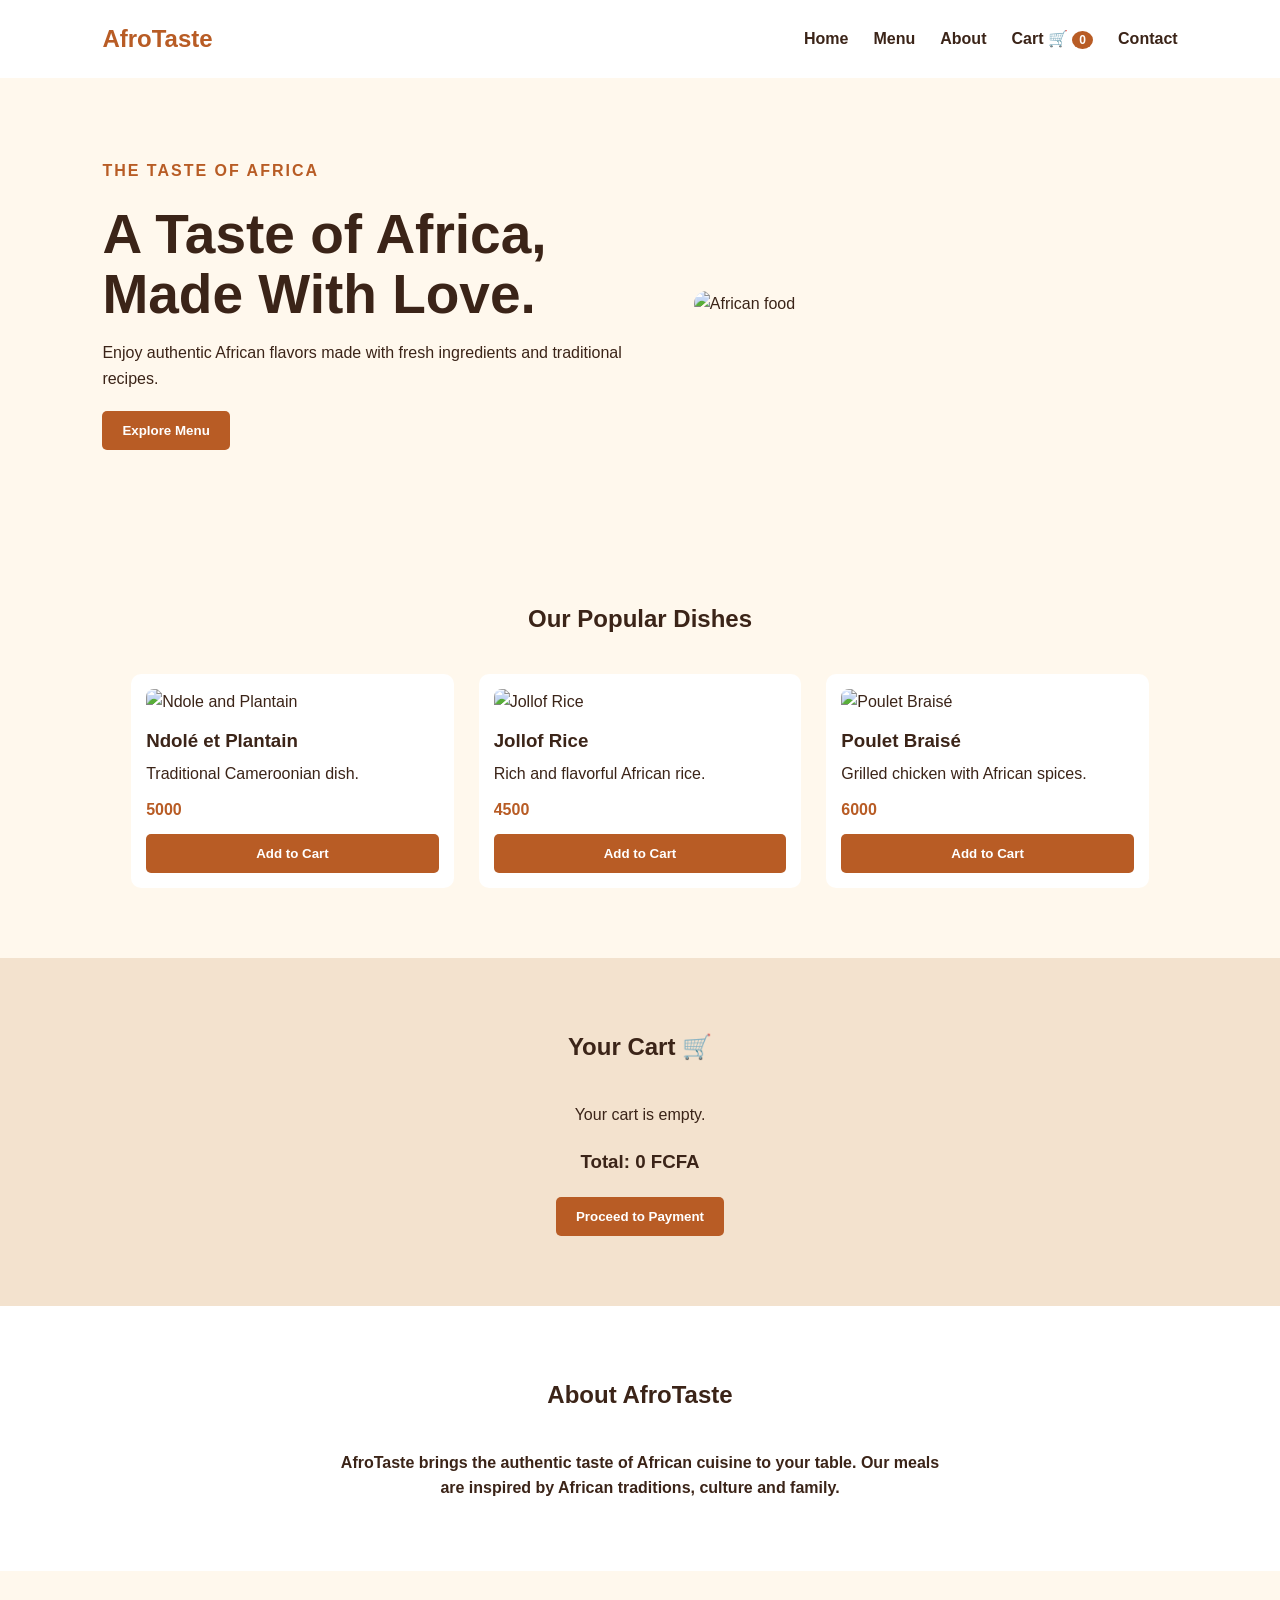
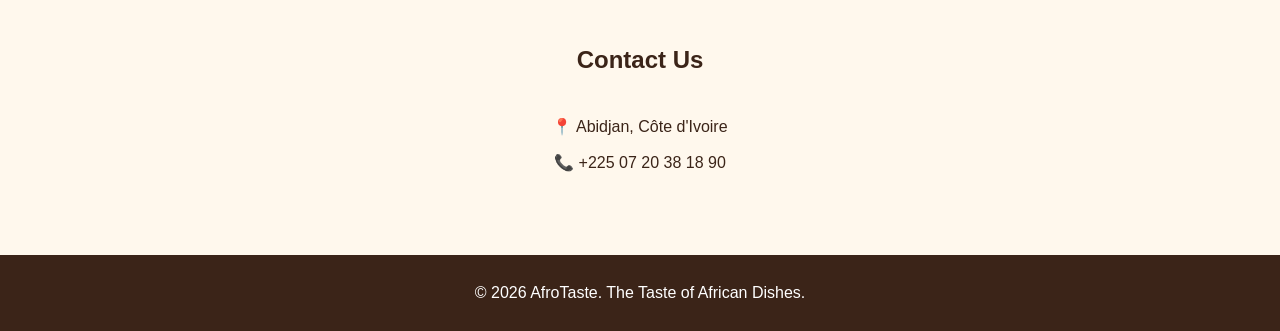
==== index.html @ da6f65b4 "First commit" ====
<!DOCTYPE html>
<html lang="en">
<head>
  <meta charset="UTF-8">
  <meta name="viewport" content="width=device-width, initial-scale=1.0">
  <title>AfroTaste | The Taste of African Dishes</title>
  <link rel="stylesheet" href="style.css">
</head>

<body>

  <!-- Navigation -->
  <nav>
    <h1>AfroTaste</h1>

    <div class="nav-links">
      <a href="#home">Home</a>
      <a href="#menu">Menu</a>
      <a href="#about">About</a>
      <a href="#cart">Cart 🛒 <span id="cartCount">0</span></a>
      <a href="#contact">Contact</a>
    </div>
  </nav>


  <!-- Hero -->
  <section id="home" class="hero">

    <div>
      <p class="small-title">THE TASTE OF AFRICA</p>

      <h2>A Taste of Africa, Made With Love.</h2>

      <p>
        Enjoy authentic African flavors made with fresh
        ingredients and traditional recipes.
      </p>

      <button id="exploreBtn">Explore Menu</button>
    </div>

    <img
      src="https://i.pinimg.com/1200x/6d/32/30/6d32307ec0ca4f85bd33e191f0a51b00.jpg"
      alt="African food"
    >

  </section>


  <!-- Menu -->
  <section id="menu">

    <h2>Our Popular Dishes</h2>

    <div class="foods">

      <div class="food">

        <img
          src="https://i.pinimg.com/1200x/fa/13/65/fa136576f166d13e2ae4ae17f99ee30c.jpg"
          alt="Ndole and Plantain"
        >

        <h3>Ndolé et Plantain</h3>

        <p>Traditional Cameroonian dish.</p>

        <strong>5000</strong>

        <button class="add-cart">Add to Cart</button>

      </div>


      <div class="food">

        <img
          src="https://i.pinimg.com/736x/c2/d8/c0/c2d8c0af41775c80ac13d9f27e722b72.jpg"
          alt="Jollof Rice"
        >

        <h3>Jollof Rice</h3>

        <p>Rich and flavorful African rice.</p>

        <strong>4500</strong>

        <button class="add-cart">Add to Cart</button>

      </div>


      <div class="food">

        <img
          src="https://i.pinimg.com/1200x/0a/d7/1f/0ad71fdfb84d071054bb6a21c6d66978.jpg"
          alt="Poulet Braisé"
        >

        <h3>Poulet Braisé</h3>

        <p>Grilled chicken with African spices.</p>

        <strong>6000</strong>

        <button class="add-cart">Add to Cart</button>

      </div>

    </div>

  </section>


  <!-- Cart -->
  <section id="cart" class="cart">

    <h2>Your Cart 🛒</h2>

    <div id="cartItems">
      <p>Your cart is empty.</p>
    </div>

    <h3>
      Total: <span id="total">0</span> FCFA
    </h3>

    <button id="checkout">Proceed to Payment</button>

  </section>


  <!-- About -->
  <section id="about" class="about">

    <h2>About AfroTaste</h2>

    <p>
      <b>
        AfroTaste brings the authentic taste of African cuisine
        to your table. Our meals are inspired by African
        traditions, culture and family.
      </b>
    </p>

  </section>


  <!-- Contact -->
  <section id="contact" class="contact">

    <h2>Contact Us</h2>

    <p>📍 Abidjan, Côte d'Ivoire</p>
    <p>📞 +225 07 20 38 18 90</p>

  </section>


  <!-- Footer -->
  <footer>

    <p>
      © 2026 AfroTaste. The Taste of African Dishes.
    </p>

  </footer>


  <script src="script.js"></script>

</body>
</html>
---- style.css ----
* {
  box-sizing: border-box;
  margin: 0;
  padding: 0;
}

body {
  font-family: Arial, sans-serif;
  color: #3b2418;
  background: #fff8ed;
  line-height: 1.6;
}


/* Navigation */

nav {
  display: flex;
  justify-content: space-between;
  align-items: center;
  padding: 20px 8%;
  background: white;
  position: sticky;
  top: 0;
  z-index: 10;
}

nav h1 {
  color: #b85c25;
}

.nav-links {
  display: flex;
  gap: 25px;
}

.nav-links a {
  text-decoration: none;
  color: #3b2418;
  font-weight: bold;
}

.nav-links a:hover {
  color: #b85c25;
}

#cartCount {
  background: #b85c25;
  color: white;
  padding: 2px 7px;
  border-radius: 50%;
  font-size: 12px;
}


/* Hero */

.hero {
  display: flex;
  align-items: center;
  gap: 50px;
  padding: 80px 8%;
}

.hero div {
  flex: 1;
}

.hero img {
  width: 45%;
  border-radius: 15px;
}

.hero h2 {
  font-size: 55px;
  line-height: 1.1;
  margin: 15px 0;
}

.hero p {
  margin-bottom: 20px;
}

.small-title {
  color: #b85c25;
  font-weight: bold;
  letter-spacing: 2px;
}


/* Buttons */

button {
  padding: 12px 20px;
  border: none;
  border-radius: 5px;
  background: #b85c25;
  color: white;
  cursor: pointer;
  font-weight: bold;
}

button:hover {
  background: #8f451c;
}


/* Sections */

section {
  padding: 70px 8%;
}

section > h2 {
  text-align: center;
  margin-bottom: 35px;
}


/* Food */

.foods {
  display: flex;
  gap: 25px;
  justify-content: center;
}

.food {
  background: white;
  padding: 15px;
  width: 30%;
  border-radius: 10px;
  transition: 0.3s;
}

.food:hover {
  transform: translateY(-5px);
  box-shadow: 0 8px 20px #0002;
}

.food img {
  width: 100%;
  height: 200px;
  object-fit: cover;
  border-radius: 8px;
}

.food h3 {
  margin: 12px 0 5px;
}

.food p {
  margin-bottom: 10px;
}

.food strong {
  display: block;
  color: #b85c25;
  margin-bottom: 12px;
}

.add-cart {
  width: 100%;
}


/* Cart */

.cart {
  background: #f3e2ce;
  text-align: center;
}

#cartItems {
  max-width: 600px;
  margin: 20px auto;
}

.cart-item {
  display: flex;
  justify-content: space-between;
  align-items: center;
  background: white;
  padding: 12px;
  margin: 10px 0;
  border-radius: 8px;
}

.quantity {
  display: flex;
  align-items: center;
  gap: 8px;
}

.quantity button {
  padding: 5px 10px;
}

.remove {
  background: #3b2418;
}

#checkout {
  margin-top: 20px;
}


/* About */

.about {
  text-align: center;
  background: #fff;
}

.about p {
  max-width: 600px;
  margin: auto;
}


/* Contact */

.contact {
  text-align: center;
}

.contact p {
  margin: 10px;
}


/* Footer */

footer {
  padding: 25px;
  text-align: center;
  background: #3b2418;
  color: white;
}


/* Mobile */

@media (max-width: 700px) {

  nav {
    flex-direction: column;
    gap: 15px;
  }

  .nav-links {
    gap: 12px;
    flex-wrap: wrap;
    justify-content: center;
  }

  .hero,
  .foods {
    flex-direction: column;
  }

  .hero img,
  .food {
    width: 100%;
  }

  .hero h2 {
    font-size: 40px;
  }

  .cart-item {
    flex-direction: column;
    gap: 10px;
  }
}
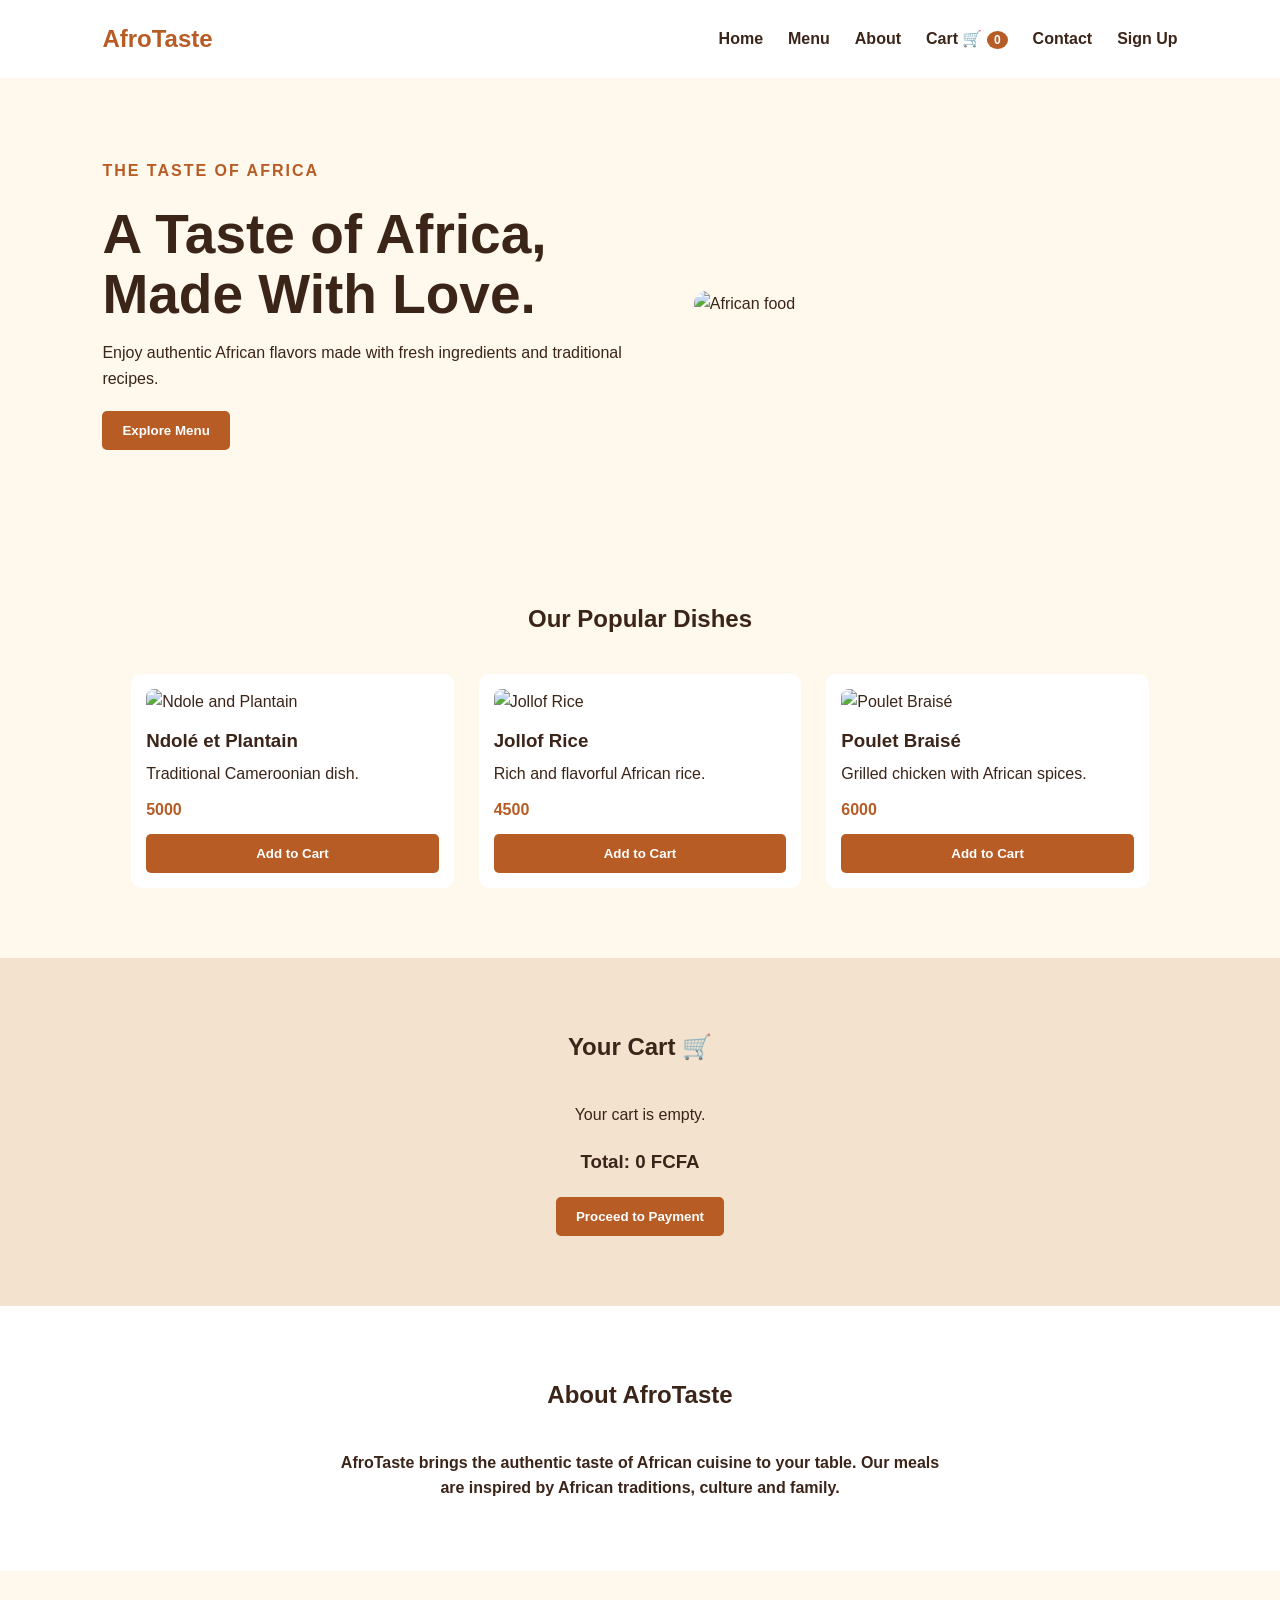
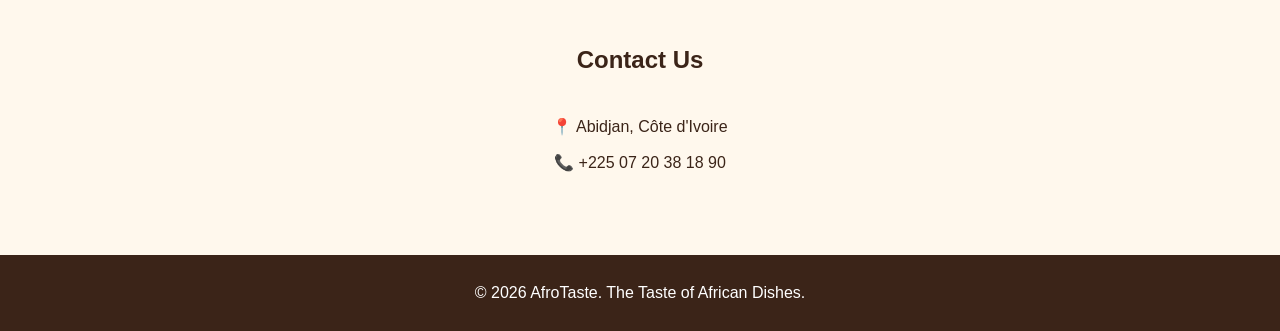
==== commit d2bfb7c2: "Update sign up page" ====
--- a/index.html
+++ b/index.html
@@ -6,22 +6,25 @@
   <meta name="viewport" content="width=device-width, initial-scale=1.0">
   <title>AfroTaste | The Taste of African Dishes</title>
   <link rel="stylesheet" href="style.css">
+  
 </head>
 
 <body>
 
   <!-- Navigation -->
-  <nav>
-    <h1>AfroTaste</h1>
+ <nav>
+  <h1>AfroTaste</h1>
 
-    <div class="nav-links">
-      <a href="#home">Home</a>
-      <a href="#menu">Menu</a>
-      <a href="#about">About</a>
-      <a href="#cart">Cart 🛒 <span id="cartCount">0</span></a>
-      <a href="#contact">Contact</a>
-    </div>
-  </nav>
+  <div class="nav-links">
+    <a href="#home">Home</a>
+    <a href="#menu">Menu</a>
+    <a href="#about">About</a>
+    <a href="#cart">Cart 🛒 <span id="cartCount">0</span></a>
+    <a href="#contact">Contact</a>
+
+    <a href="signup.html" class="signup-btn">Sign Up</a>
+  </div>
+</nav>
 
 
   <!-- Hero -->
--- a/style.css
+++ b/style.css
@@ -273,5 +273,17 @@
     flex-direction: column;
     gap: 10px;
   }
-}
-
+
+  .signup-btn {
+  background: #b85c25;
+  color: white !important;
+  padding: 10px 18px;
+  border-radius: 6px;
+  margin-left: 10px;
+}
+
+.signup-btn:hover {
+  background: #8f451c;
+}
+}
+
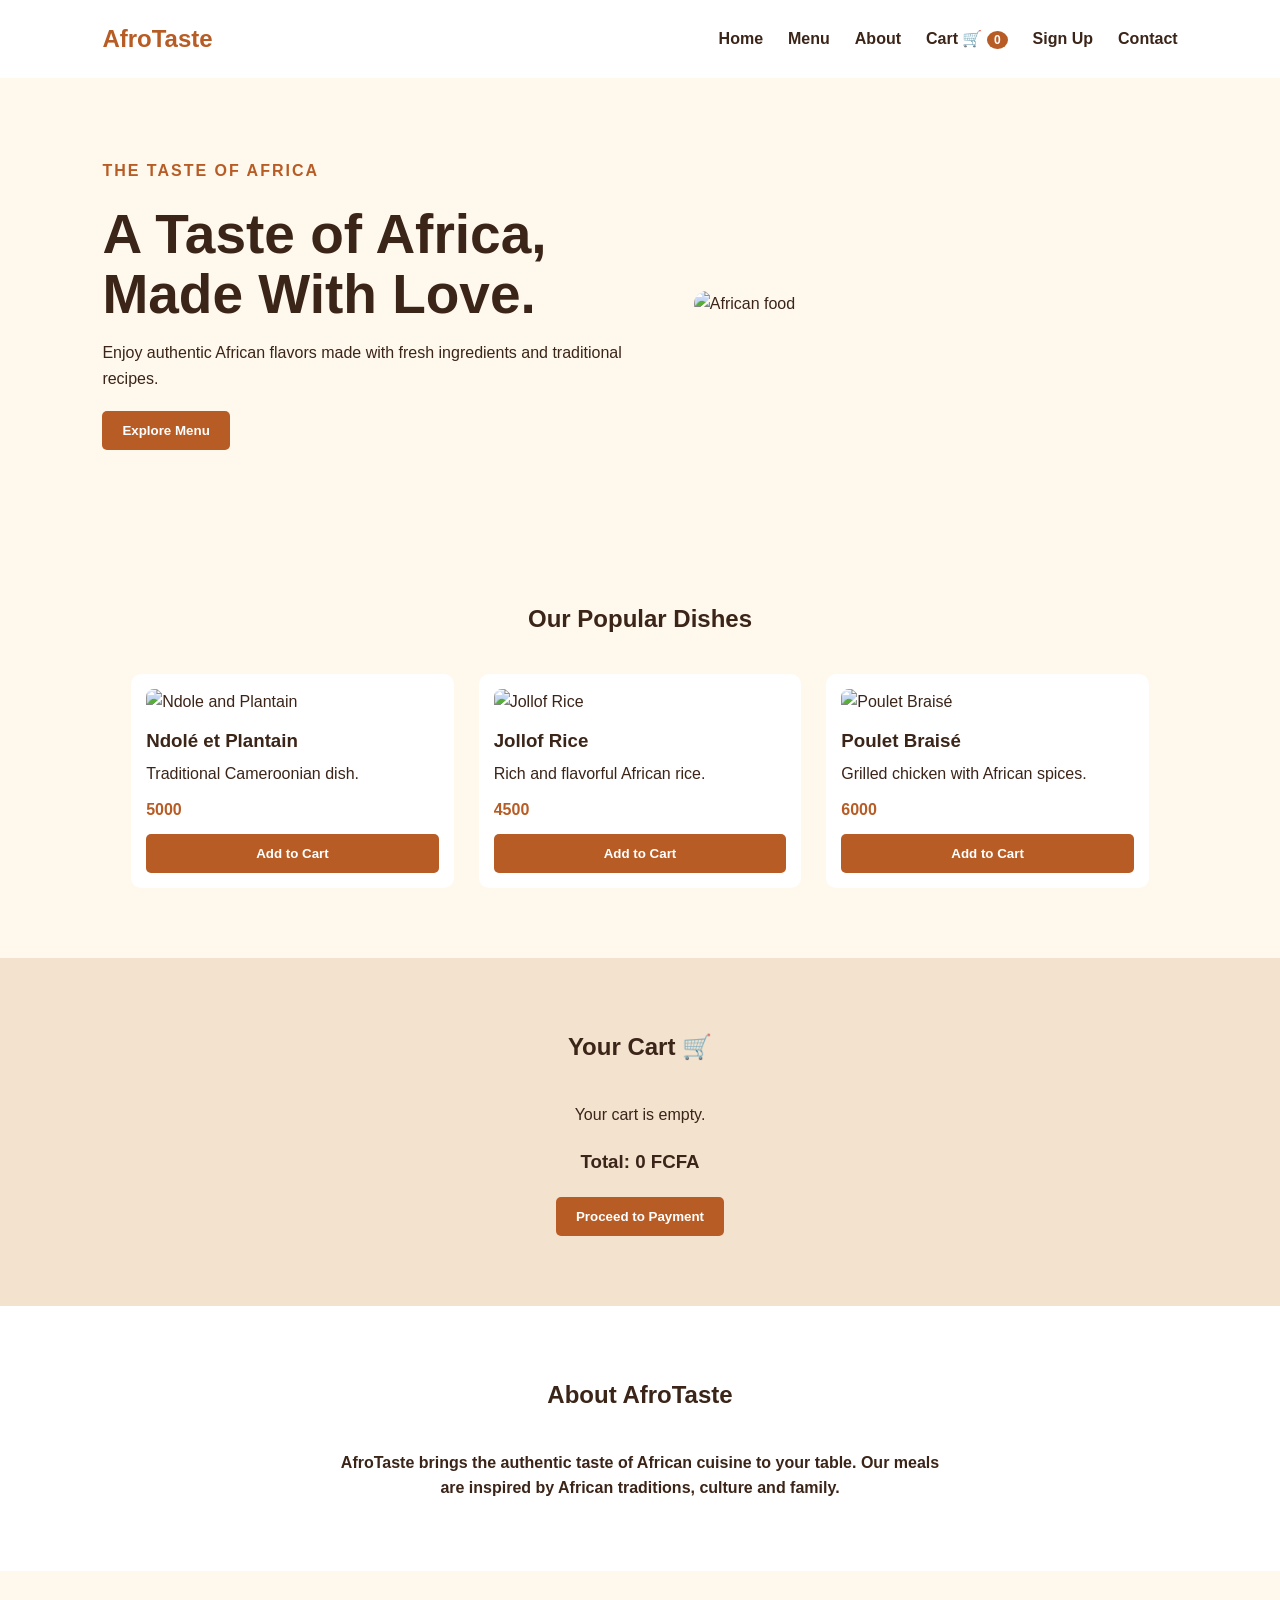
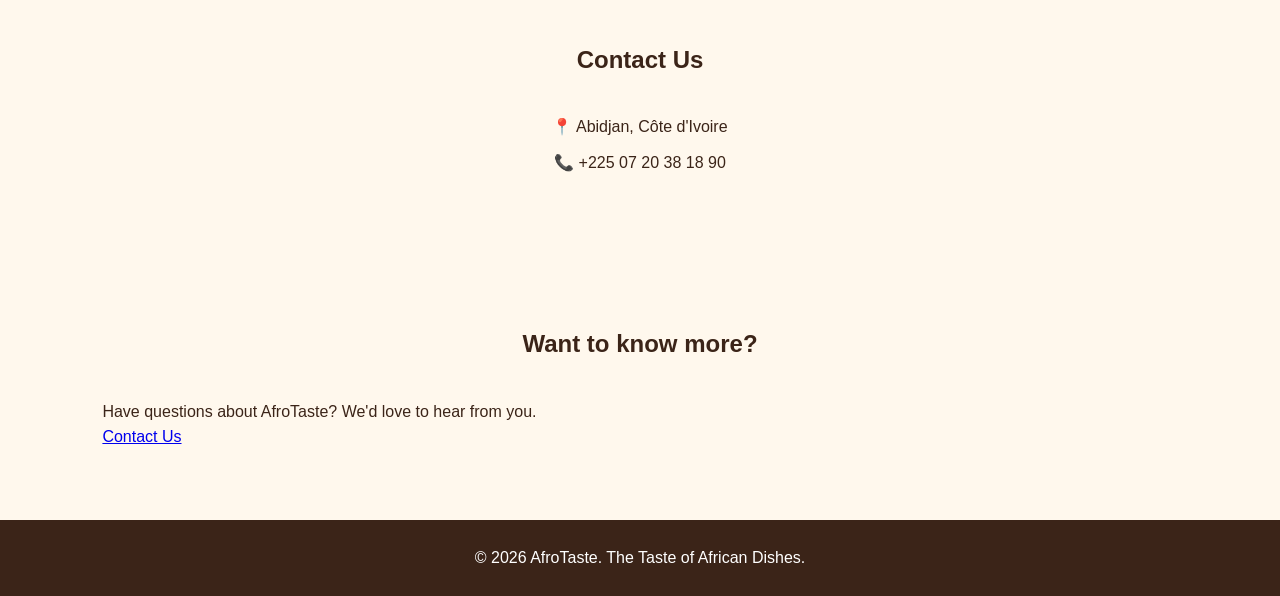
==== commit 50e6de09: "Update Contact form" ====
--- a/index.html
+++ b/index.html
@@ -20,9 +20,11 @@
     <a href="#menu">Menu</a>
     <a href="#about">About</a>
     <a href="#cart">Cart 🛒 <span id="cartCount">0</span></a>
-    <a href="#contact">Contact</a>
+    
 
     <a href="signup.html" class="signup-btn">Sign Up</a>
+
+    <a href="contact.html">Contact</a>
   </div>
 </nav>
 
@@ -161,6 +163,13 @@
   </section>
 
 
+  <section class="cta">
+  <h2>Want to know more?</h2>
+  <p>Have questions about AfroTaste? We'd love to hear from you.</p>
+  <a href="contact.html">Contact Us</a>
+</section>
+
+
   <!-- Footer -->
   <footer>
 
--- a/style.css
+++ b/style.css
@@ -285,5 +285,27 @@
 .signup-btn:hover {
   background: #8f451c;
 }
-}
-
+
+.cta {
+  display: flex;
+  flex-direction: column;
+  align-items: center;
+  text-align: center;
+  gap: 10px;
+  background: #f3e2ce;
+}
+
+.cta a {
+  padding: 12px 25px;
+  background: #b85c25;
+  color: white;
+  text-decoration: none;
+  border-radius: 5px;
+  font-weight: bold;
+}
+
+.cta a:hover {
+  background: #8f451c;
+}
+}
+
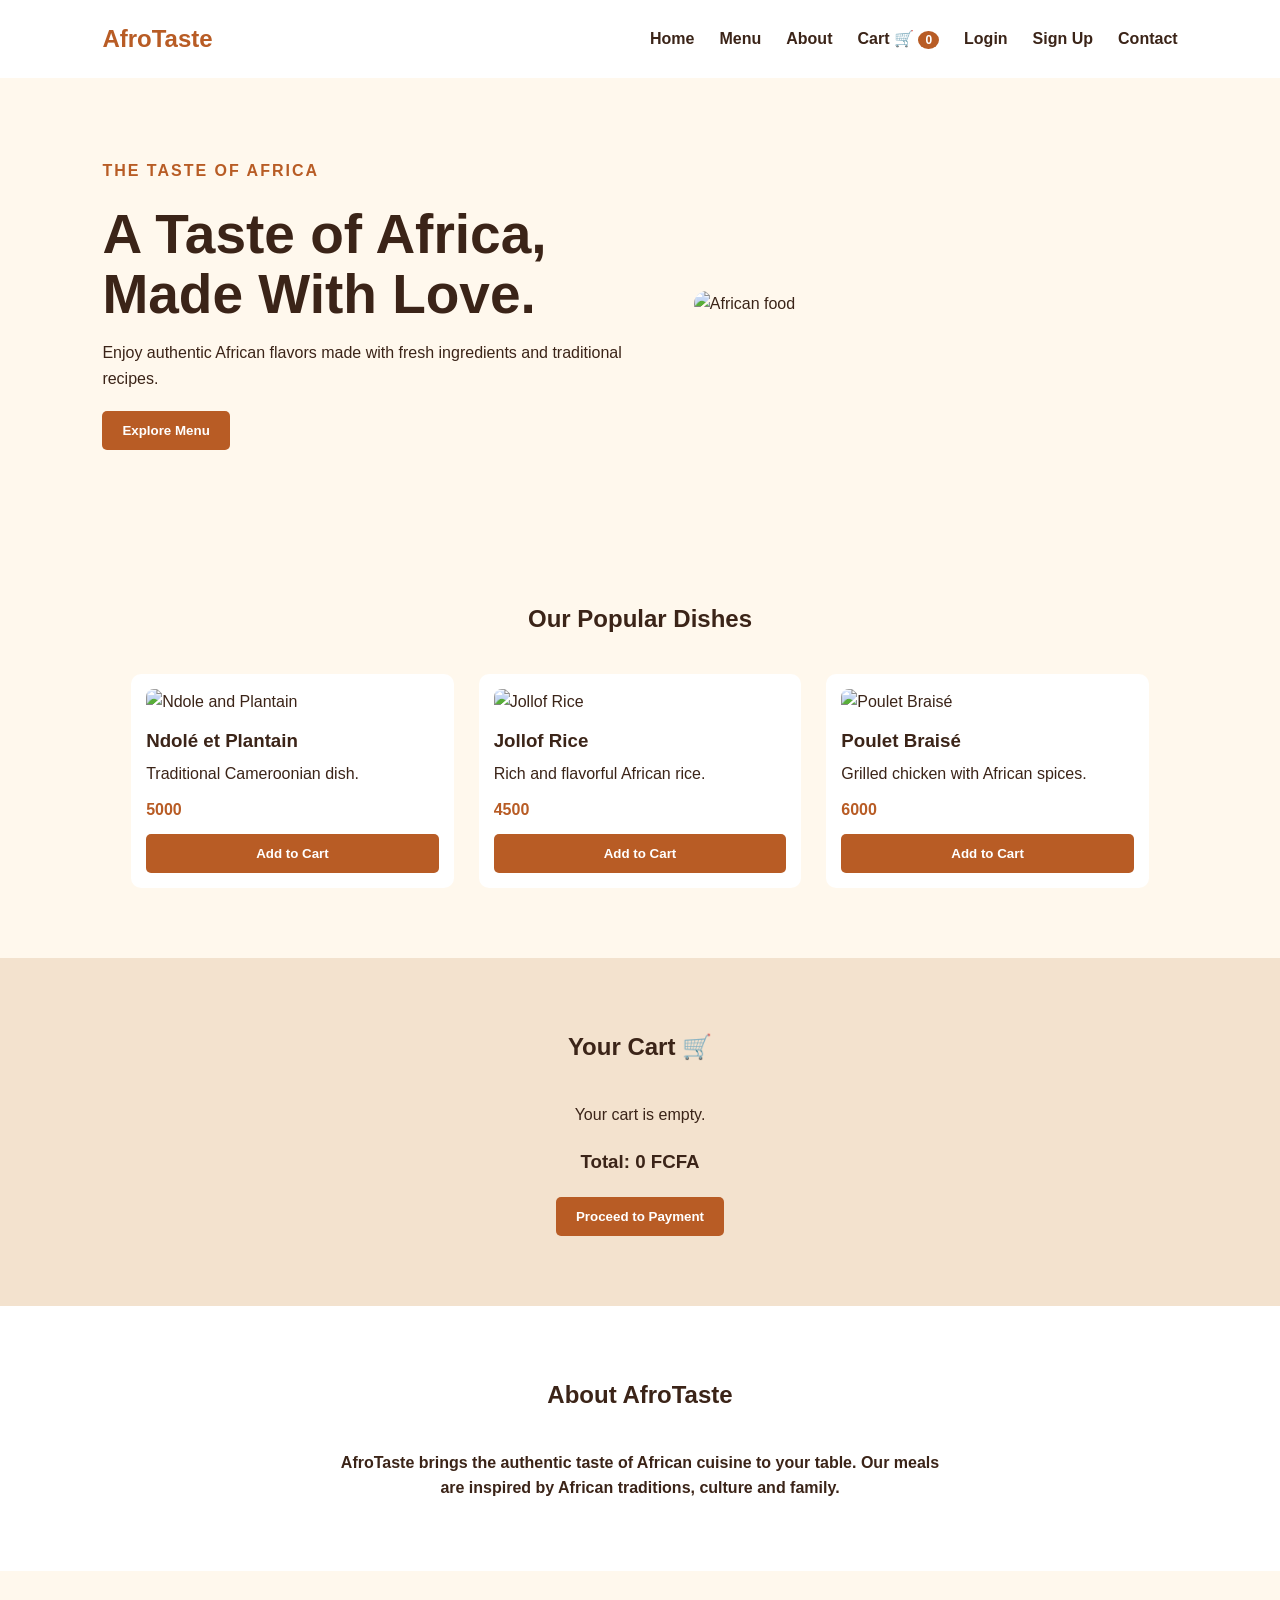
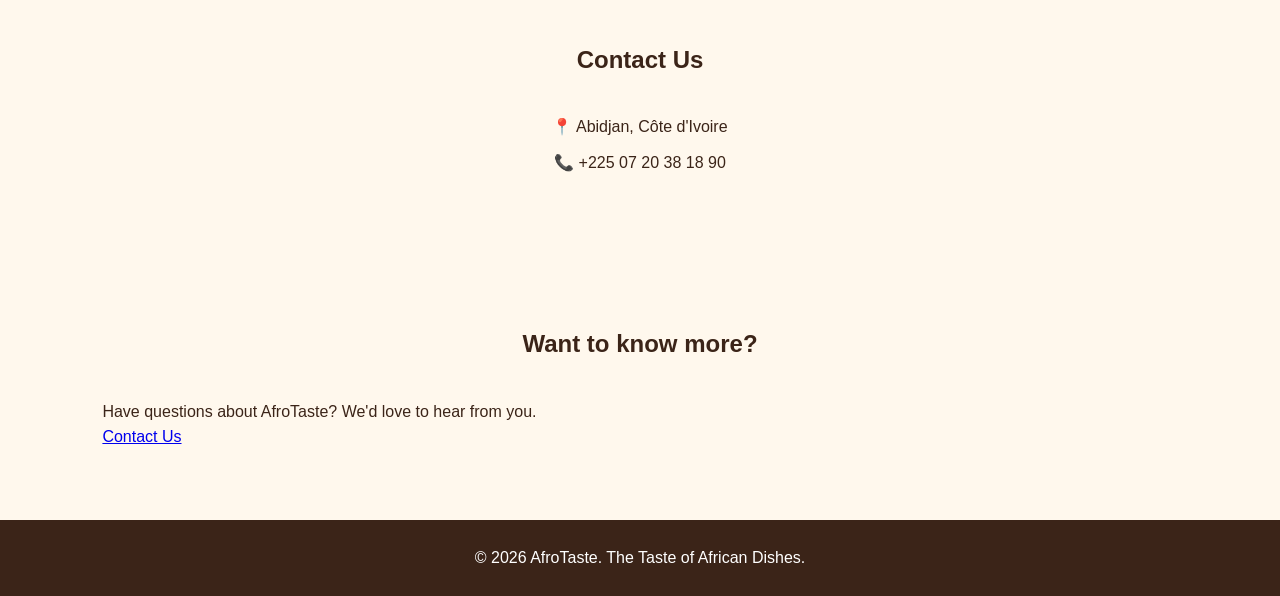
==== commit 54add591: "updated login and signup page" ====
--- a/index.html
+++ b/index.html
@@ -20,7 +20,8 @@
     <a href="#menu">Menu</a>
     <a href="#about">About</a>
     <a href="#cart">Cart 🛒 <span id="cartCount">0</span></a>
-    
+     <a href="login.html" class="login-btn">Login</a>
+
 
     <a href="signup.html" class="signup-btn">Sign Up</a>
 
